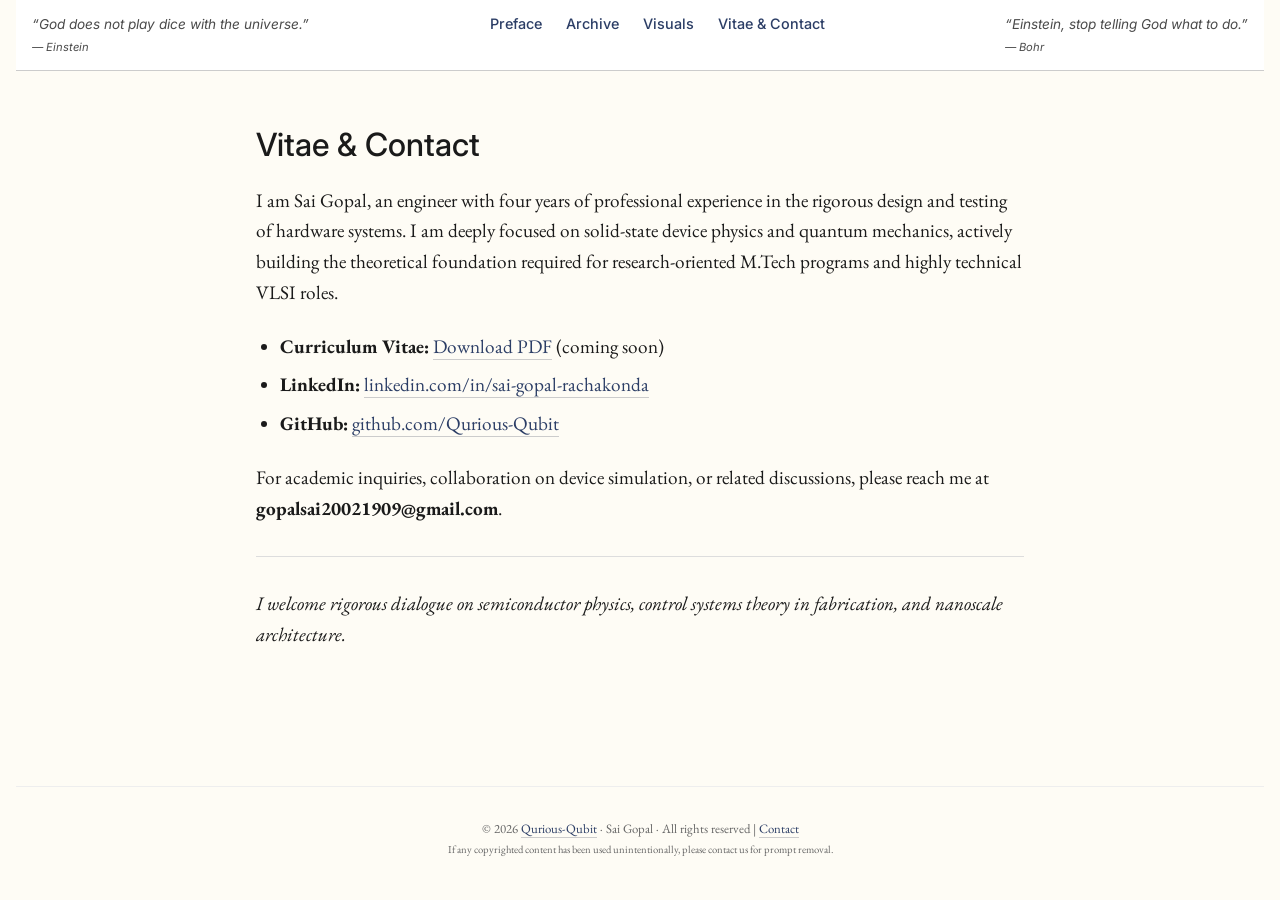
==== vitae-contact.html @ 56526d7b "Initial Page Dump" ====
<!DOCTYPE html>
<html lang="en">
<head>
    <meta charset="UTF-8">
    <meta name="viewport" content="width=device-width, initial-scale=1.0">
    <title>Vitae & Contact | dice‑n‑universe</title>
    <link href="https://fonts.googleapis.com/css2?family=Inter:opsz,wght@14..32,400;14..32,500&family=EB+Garamond:ital@0;1&display=swap" rel="stylesheet">
    <link rel="stylesheet" href="css/style.css">
</head>
<body>
    <div class="top-ribbon">
        <div class="quote-left">“God does not play dice with the universe.”<br><span style="font-size:0.7rem;">— Einstein</span></div>
        <div class="nav-links">
            <a href="index.html">Preface</a>
            <a href="archive.html">Archive</a>
            <a href="visuals.html">Visuals</a>
            <a href="vitae-contact.html">Vitae & Contact</a>
        </div>
        <div class="quote-right">“Einstein, stop telling God what to do.”<br><span style="font-size:0.7rem;">— Bohr</span></div>
    </div>

    <div class="container">
        <h1>Vitae & Contact</h1>
        <p>I am Sai Gopal, an engineer with four years of professional experience in the rigorous design and testing of hardware systems. I am deeply focused on solid‑state device physics and quantum mechanics, actively building the theoretical foundation required for research‑oriented M.Tech programs and highly technical VLSI roles.</p>
        <ul>
            <li><strong>Curriculum Vitae:</strong> <a href="assets/cv_sai_gopal.pdf" target="_blank">Download PDF</a> (coming soon)</li>
            <li><strong>LinkedIn:</strong> <a href="https://www.linkedin.com/in/sai-gopal-rachakonda/" target="_blank">linkedin.com/in/sai-gopal-rachakonda</a></li>
            <li><strong>GitHub:</strong> <a href="https://github.com/Qurious-Qubit" target="_blank">github.com/Qurious-Qubit</a></li>
        </ul>
        <p>For academic inquiries, collaboration on device simulation, or related discussions, please reach me at <strong>gopalsai20021909@gmail.com</strong>.</p>
        <hr>
        <p><em>I welcome rigorous dialogue on semiconductor physics, control systems theory in fabrication, and nanoscale architecture.</em></p>
    </div>

    <div class="footer">
        <p>
            © 2026 <a href="https://qurious-qubit.github.io/" target="_blank">Qurious‑Qubit</a> · Sai Gopal · All rights reserved |
            <a href="vitae-contact.html">Contact</a><br>
            <small>If any copyrighted content has been used unintentionally, please contact us for prompt removal.</small>
        </p>
    </div>
</body>
</html>
---- css/style.css ----
/* css/style.css */
* {
    margin: 0;
    padding: 0;
    box-sizing: border-box;
}

body {
    background: #fefcf5;   /* off-white, easy on eyes */
    color: #1a1a1a;
    font-family: 'EB Garamond', Georgia, serif;
    font-size: 1.2rem;
    line-height: 1.6;
    padding: 0 1rem;
}

.container {
    max-width: 800px;
    margin: 0 auto;
    padding: 2rem 1rem 4rem;
}

/* top ribbon */
.top-ribbon {
    border-bottom: 1px solid #ccc;
    background: #fff;
    position: sticky;
    top: 0;
    z-index: 10;
    padding: 0.75rem 1rem;
    font-family: 'Inter', sans-serif;
    font-size: 0.9rem;
    display: flex;
    justify-content: space-between;
    align-items: baseline;
    flex-wrap: wrap;
    gap: 0.5rem;
}

.quote-left, .quote-right {
    font-style: italic;
    color: #4a4a4a;
    font-size: 0.85rem;
}

.nav-links {
    display: flex;
    gap: 1.5rem;
    flex-wrap: wrap;
}

.nav-links a {
    text-decoration: none;
    color: #2c3e66;
    font-weight: 500;
    border-bottom: 1px dotted transparent;
}

.nav-links a:hover {
    border-bottom-color: #2c3e66;
}

/* headings */
h1, h2, h3 {
    font-family: 'Inter', sans-serif;
    font-weight: 500;
    margin-top: 1.5em;
    margin-bottom: 0.5em;
}

h1 {
    font-size: 2rem;
    margin-top: 0.5em;
}

p {
    margin-bottom: 1.2em;
}

a {
    color: #2c3e66;
    text-decoration: none;
    border-bottom: 1px solid #ccc;
}

a:hover {
    border-bottom-color: #2c3e66;
}

ul, ol {
    margin-left: 1.5rem;
    margin-bottom: 1.2em;
}

li {
    margin-bottom: 0.5rem;
}

hr {
    margin: 2rem 0;
    border: 0;
    height: 1px;
    background: #ddd;
}

.footer {
    margin-top: 3rem;
    font-size: 0.8rem;
    color: #666;
    text-align: center;
    border-top: 1px solid #eee;
    padding-top: 2rem;
}

/* simulation canvas styling */
.sim-canvas {
    display: block;
    margin: 2rem 0;
    border: 1px solid #ddd;
    background: #fff;
    width: 100%;
    height: auto;
}

.sim-control {
    margin: 1rem 0;
    font-family: 'Inter', sans-serif;
    font-size: 0.9rem;
}

.sim-control label {
    margin-right: 1rem;
}

.sim-control input {
    width: 60px;
    margin-right: 1rem;
}

/* responsive */
@media (max-width: 700px) {
    body {
        font-size: 1rem;
    }
    .top-ribbon {
        flex-direction: column;
        align-items: center;
        text-align: center;
    }
    .quote-left, .quote-right {
        order: 1;
    }
    .nav-links {
        order: 2;
        justify-content: center;
    }
}
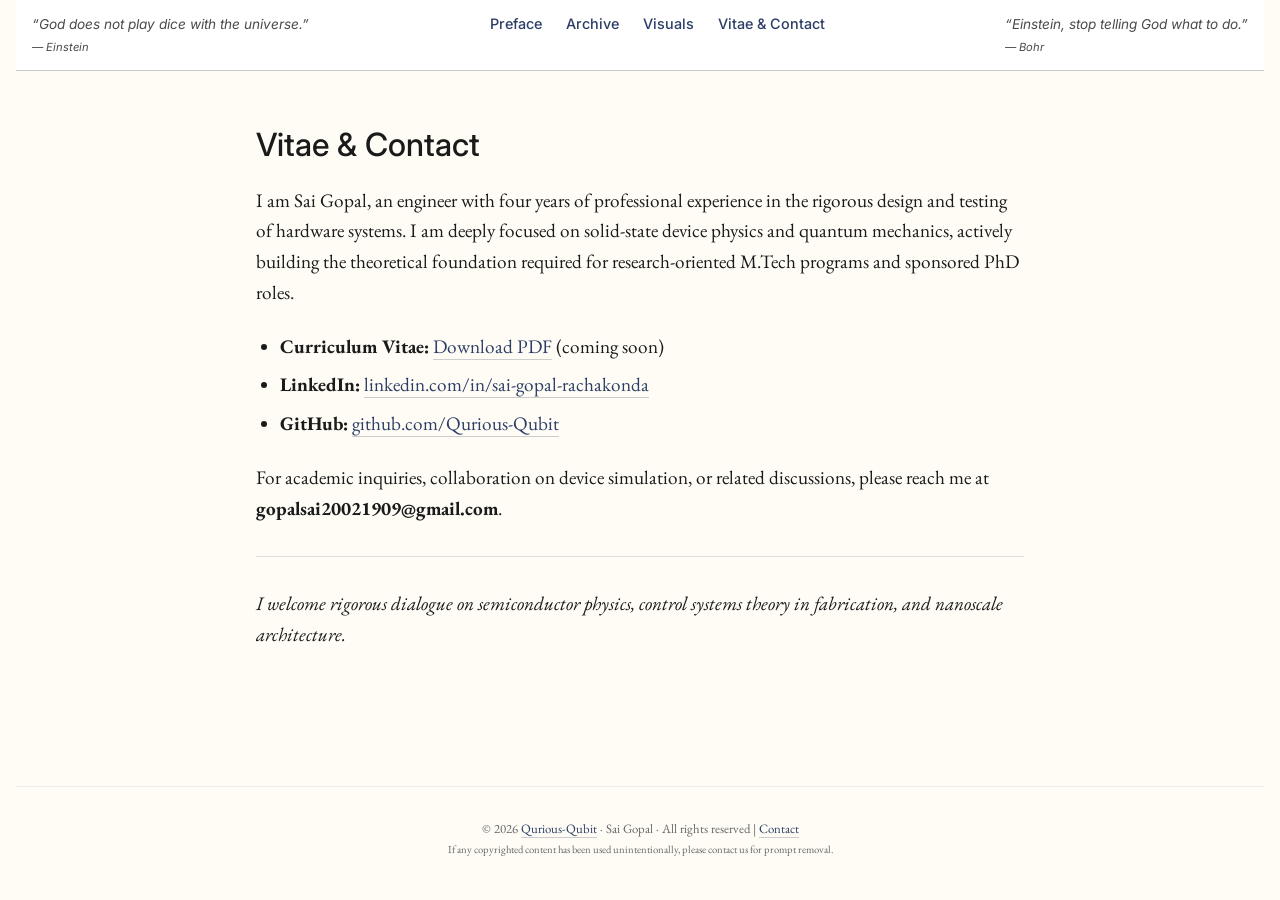
==== commit 8ca13fe0: "commit" ====
--- a/vitae-contact.html
+++ b/vitae-contact.html
@@ -21,7 +21,7 @@
 
     <div class="container">
         <h1>Vitae & Contact</h1>
-        <p>I am Sai Gopal, an engineer with four years of professional experience in the rigorous design and testing of hardware systems. I am deeply focused on solid‑state device physics and quantum mechanics, actively building the theoretical foundation required for research‑oriented M.Tech programs and highly technical VLSI roles.</p>
+        <p>I am Sai Gopal, an engineer with four years of professional experience in the rigorous design and testing of hardware systems. I am deeply focused on solid‑state device physics and quantum mechanics, actively building the theoretical foundation required for research‑oriented M.Tech programs and sponsored PhD roles.</p>
         <ul>
             <li><strong>Curriculum Vitae:</strong> <a href="assets/cv_sai_gopal.pdf" target="_blank">Download PDF</a> (coming soon)</li>
             <li><strong>LinkedIn:</strong> <a href="https://www.linkedin.com/in/sai-gopal-rachakonda/" target="_blank">linkedin.com/in/sai-gopal-rachakonda</a></li>
